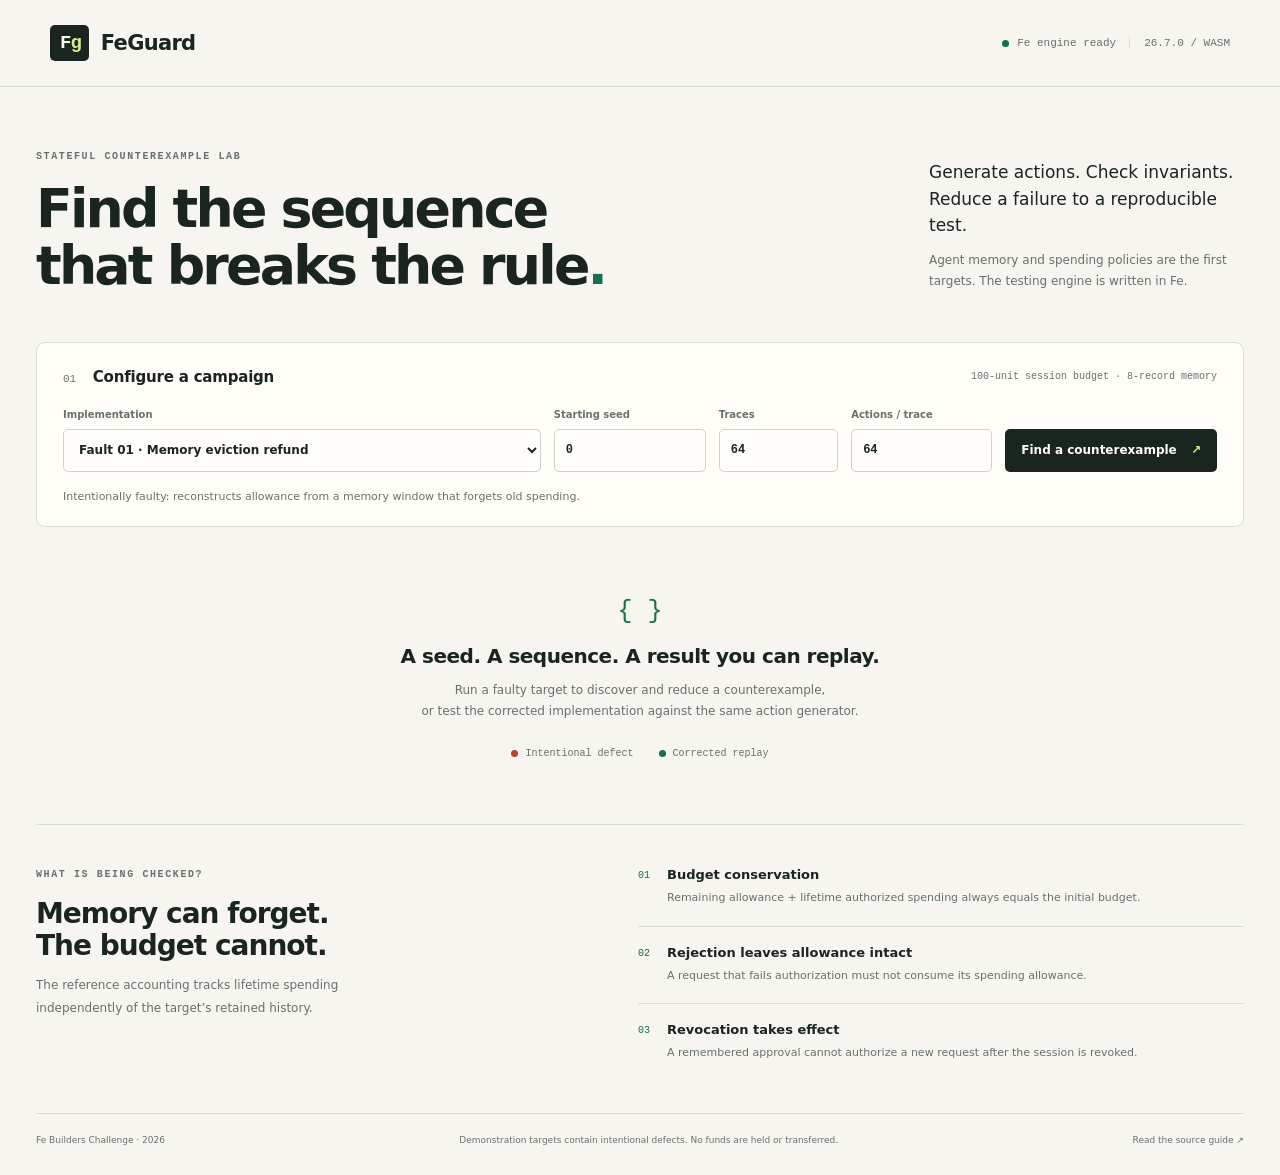
==== demo/index.html @ 54253dc3 "Add Fe stateful counterexample engine, reducer, and WASM demo" ====
<!doctype html>
<html lang="en">
<head>
  <meta charset="utf-8">
  <meta name="viewport" content="width=device-width, initial-scale=1">
  <title>FeGuard — Find the sequence</title>
  <link rel="stylesheet" href="./style.css">
</head>
<body>
  <header class="topbar">
    <a class="brand" href="./"><span class="mark">F<span>g</span></span> FeGuard</a>
    <div class="build"><span id="engine-dot" class="dot"></span><span id="engine-status">Loading Fe engine</span><span class="version">26.7.0 / WASM</span></div>
  </header>
  <main>
    <section class="intro">
      <div><p class="eyebrow">STATEFUL COUNTEREXAMPLE LAB</p><h1>Find the sequence<br>that breaks the rule<span>.</span></h1></div>
      <div class="intro-copy"><p>Generate actions. Check invariants.<br>Reduce a failure to a reproducible test.</p><p class="quiet">Agent memory and spending policies are the first targets. The testing engine is written in Fe.</p></div>
    </section>

    <section class="workbench" aria-labelledby="campaign-title">
      <div class="section-heading"><h2 id="campaign-title">01 <span>Configure a campaign</span></h2><span class="small-tag">100-unit session budget · 8-record memory</span></div>
      <form id="campaign-form">
        <label class="target-field">Implementation<select id="target" name="target"><option value="1">Fault 01 · Memory eviction refund</option><option value="2">Fault 02 · Rejected request debit</option><option value="3">Fault 03 · Stale permission replay</option><option value="0">Correct implementation</option></select></label>
        <label>Starting seed<input id="seed" name="seed" value="0" inputmode="numeric" pattern="[0-9]+" required></label>
        <label>Traces<input id="cases" name="cases" type="number" min="1" max="4096" value="64" required></label>
        <label>Actions / trace<input id="steps" name="steps" type="number" min="1" max="64" value="64" required></label>
        <button id="run" class="primary" type="submit" disabled>Find a counterexample <span>↗</span></button>
      </form>
      <p id="target-description" class="target-description">Intentionally faulty: reconstructs allowance from a memory window that forgets old spending.</p>
      <p id="error" class="error" role="alert" hidden></p>
    </section>

    <section id="empty" class="empty-state"><div class="empty-icon">{ }</div><h2>A seed. A sequence. A result you can replay.</h2><p>Run a faulty target to discover and reduce a counterexample,<br>or test the corrected implementation against the same action generator.</p><div class="legend"><span><i class="dot red"></i> Intentional defect</span><span><i class="dot green"></i> Corrected replay</span></div></section>

    <section id="results" aria-live="polite" hidden>
      <div class="result-title"><div><p class="eyebrow" id="result-kicker">COUNTEREXAMPLE FOUND</p><h2 id="result-title"></h2><p id="result-description"></p></div><span id="result-badge" class="result-badge">INVARIANT FAILED</span></div>
      <div id="metrics" class="metrics"></div>
      <div id="failure-panel" hidden>
        <div class="trace-heading"><h2>02 <span>Inspect the evidence</span></h2><div class="tabs" role="group" aria-label="Trace view"><button id="reduced-tab" type="button" aria-pressed="true">Reduced trace</button><button id="original-tab" type="button" aria-pressed="false">Failing trace</button></div></div>
        <div class="trace-layout"><div class="table-wrap"><table><thead><tr><th>#</th><th>Action</th><th>Input</th><th>Faulty<br>allowance</th><th>Correct<br>allowance</th><th>Result</th></tr></thead><tbody id="trace-rows"></tbody></table></div><aside class="evidence"><p class="eyebrow">REPRODUCTION</p><dl><dt>Failing seed</dt><dd id="failing-seed"></dd><dt>Invariant</dt><dd id="failure-class"></dd><dt>Reduction check</dt><dd id="minimal-status"></dd><dt>Corrected implementation</dt><dd id="fixed-status" class="positive"></dd></dl><p class="evidence-note">Every remaining action is necessary to preserve this failure class under single-action deletion. Global shortestness is not claimed.</p><button id="export-fe" type="button" class="outline">Export Fe regression <span>↓</span></button><button id="export-json" type="button" class="text-button">Download evidence JSON ↓</button></aside></div>
      </div>
      <div id="passing-panel" class="passing-panel" hidden><span class="pass-symbol">✓</span><div><h3>The campaign completed without an invariant violation.</h3><p>This result covers the displayed seeds and action bound. It is not a security proof.</p></div></div>
    </section>

    <section class="method"><div><p class="eyebrow">WHAT IS BEING CHECKED?</p><h2>Memory can forget.<br>The budget cannot.</h2><p>The reference accounting tracks lifetime spending independently of the target’s retained history.</p></div><div class="invariants"><article><span>01</span><div><h3>Budget conservation</h3><p>Remaining allowance + lifetime authorized spending always equals the initial budget.</p></div></article><article><span>02</span><div><h3>Rejection leaves allowance intact</h3><p>A request that fails authorization must not consume its spending allowance.</p></div></article><article><span>03</span><div><h3>Revocation takes effect</h3><p>A remembered approval cannot authorize a new request after the session is revoked.</p></div></article></div></section>
    <footer><p>Fe Builders Challenge · 2026</p><p>Demonstration targets contain intentional defects. No funds are held or transferred.</p><a href="../README.md">Read the source guide ↗</a></footer>
  </main>
  <script type="module" src="./app.mjs"></script>
</body>
</html>
---- demo/style.css ----
:root{color-scheme:light;--paper:#f6f5f0;--ink:#19251e;--muted:#68716a;--line:#d9ddd3;--green:#176f4e;--lime:#d9ed8b;--red:#b74132;--white:#fffef9;font-family:Inter,ui-sans-serif,system-ui,-apple-system,BlinkMacSystemFont,"Segoe UI",sans-serif}*{box-sizing:border-box}body{margin:0;background:var(--paper);color:var(--ink)}button,input,select{font:inherit}button,a,input,select{-webkit-tap-highlight-color:transparent}button{cursor:pointer}button:disabled{opacity:.5;cursor:wait}a{color:inherit}button:focus-visible,a:focus-visible,input:focus-visible,select:focus-visible{outline:3px solid #7ea54b;outline-offset:3px}[hidden]{display:none!important}.topbar{max-width:1400px;padding:25px 50px;margin:auto;display:flex;justify-content:space-between;align-items:center;border-bottom:1px solid var(--line)}.brand{font-size:21px;font-weight:750;text-decoration:none;display:flex;align-items:center;gap:12px;letter-spacing:-.7px}.mark{background:var(--ink);color:var(--paper);display:inline-block;font:700 19px ui-monospace,monospace;padding:7px 10px;border-radius:5px;letter-spacing:-3px}.mark span{color:var(--lime);padding-left:2px}.build{display:flex;align-items:center;gap:8px;font:11px ui-monospace,monospace;color:var(--muted)}.version{padding-left:14px;border-left:1px solid var(--line);margin-left:5px}.dot{display:inline-block;width:7px;height:7px;border-radius:50%;background:#b3b7ad;flex-shrink:0}.dot.green{background:var(--green)}.dot.red{background:var(--red)}main{max-width:1300px;padding:0 36px;margin:auto}.intro{display:flex;justify-content:space-between;align-items:flex-end;padding:62px 0 48px;gap:40px}.eyebrow{font:600 10px/1.6 ui-monospace,SFMono-Regular,Consolas,monospace;letter-spacing:1.6px;color:var(--muted);margin:0 0 15px}h1{font-size:clamp(36px,4.2vw,60px);letter-spacing:-2.8px;line-height:1.06;margin:0;font-weight:650}h1 span{color:var(--green)}.intro-copy{max-width:315px;padding-bottom:3px}.intro-copy>p:first-child{font-size:17px;line-height:1.55;margin:0 0 12px}.quiet{font-size:12px;line-height:1.7;color:var(--muted);margin:0}.workbench{border:1px solid var(--line);background:var(--white);border-radius:9px;padding:25px 26px 20px}.section-heading,.trace-heading{display:flex;justify-content:space-between;align-items:center;gap:20px}h2{margin:0;font-size:20px;letter-spacing:-.5px}.section-heading h2,.trace-heading h2{font:11px ui-monospace,monospace;color:var(--muted);letter-spacing:0}.section-heading h2 span,.trace-heading h2 span{font:600 15px ui-sans-serif,system-ui,sans-serif;color:var(--ink);padding-left:10px;letter-spacing:-.2px}.small-tag{font:10px ui-monospace,monospace;color:var(--muted)}form{display:grid;grid-template-columns:minmax(240px,2.2fr) minmax(80px,.7fr) minmax(65px,.55fr) minmax(80px,.65fr) auto;gap:13px;align-items:end;margin-top:23px}label{display:flex;flex-direction:column;gap:9px;font-size:10px;font-weight:650;color:var(--muted)}input,select{color:var(--ink);background:#fffefb;width:100%;border:1px solid #ccd3c9;border-radius:5px;height:43px;padding:0 11px;font-size:12px}input{font-family:ui-monospace,monospace}.primary{border:0;border-radius:5px;background:var(--ink);color:var(--white);height:43px;font-size:12px;font-weight:600;white-space:nowrap;padding:0 16px}.primary:hover{background:#2d4938}.primary span{padding-left:10px;color:var(--lime)}.target-description{font-size:11px;color:var(--muted);margin:16px 0 0;line-height:1.6}.error{font-size:12px;color:var(--red);margin-bottom:0}.empty-state{text-align:center;padding:70px 0 65px}.empty-icon{font:25px ui-monospace,monospace;color:var(--green);margin-bottom:18px}.empty-state h2{font-size:20px;letter-spacing:-.5px}.empty-state p{font-size:12px;line-height:1.8;color:var(--muted)}.legend{display:flex;justify-content:center;gap:25px;margin-top:25px;font:10px ui-monospace,monospace;color:var(--muted)}.legend span{display:flex;align-items:center;gap:7px}#results{padding:41px 0 46px}.result-title{display:flex;justify-content:space-between;align-items:center;gap:20px}.result-title .eyebrow{margin-bottom:9px;color:var(--red)}.result-title h2{font-size:27px;font-weight:650;letter-spacing:-1px}.result-title p:last-child{font-size:12px;color:var(--muted);margin:10px 0 0;line-height:1.7}.result-badge{border:1px solid #e5bfb8;background:#faeae5;color:var(--red);font:600 9px ui-monospace,monospace;letter-spacing:.6px;padding:8px 11px;border-radius:4px;white-space:nowrap}.result-badge.pass{border-color:#bdcfba;background:#e9f0e1;color:var(--green)}.metrics{display:grid;grid-template-columns:repeat(4,1fr);margin:25px 0 32px;border:1px solid var(--line);border-radius:7px;background:var(--white)}.metric{padding:20px 23px;border-right:1px solid var(--line)}.metric:last-child{border:0}.metric-label{font-size:10px;color:var(--muted);display:block;margin-bottom:10px}.metric-value{font-size:27px;letter-spacing:-1.3px;font-weight:620}.metric-value .unit{font-size:12px;color:var(--muted);letter-spacing:0;padding-left:4px;font-weight:400}.metric-value.positive{color:var(--green)}.trace-heading{margin-bottom:15px}.tabs{display:flex;gap:3px;background:#e7e9e1;padding:3px;border-radius:5px}.tabs button{border:0;background:transparent;color:var(--muted);padding:7px 12px;border-radius:3px;font-size:10px}.tabs button[aria-pressed=true]{background:var(--white);color:var(--ink);box-shadow:0 1px 3px #19251e15}.trace-layout{display:grid;grid-template-columns:minmax(0,1fr) 255px;gap:18px;align-items:start}.table-wrap{overflow:auto;border:1px solid var(--line);border-radius:6px;background:var(--white)}table{border-collapse:collapse;width:100%;min-width:530px;text-align:left;font-size:11px}th{padding:12px;color:var(--muted);font-size:9px;font-weight:500;background:#eeefe7;border-bottom:1px solid var(--line);line-height:1.5}td{padding:13px 12px;border-bottom:1px solid #e8eae1;white-space:nowrap}tr:last-child td{border-bottom:0}td:first-child{font:10px ui-monospace,monospace;color:#90978b;width:35px}.number{font-family:ui-monospace,monospace}.failure-row{background:#faeae5}.failure-row .bad-number{color:var(--red);font-weight:700}.action-name{font-weight:550}.result-cell{font-size:9px;color:var(--muted)}.failure-row .result-cell{color:var(--red);font-weight:650}.evidence{border:1px solid var(--line);border-radius:6px;padding:19px;background:#eef0e6}.evidence .eyebrow{margin-bottom:17px}dl{margin:0}dt{font-size:10px;color:var(--muted);margin-top:14px}dt:first-child{margin-top:0}dd{margin:5px 0 0;font-size:12px;font-weight:550;line-height:1.6;overflow-wrap:anywhere}.positive{color:var(--green)}.evidence-note{font-size:10px;line-height:1.8;color:var(--muted);margin:18px 0}.outline{border:1px solid #b9c4b0;border-radius:4px;background:transparent;color:var(--ink);width:100%;font-size:11px;padding:10px;display:flex;justify-content:space-between}.outline:hover{background:#e0e6d7}.text-button{border:0;background:transparent;color:var(--muted);width:100%;font-size:10px;margin-top:12px;padding:2px}.passing-panel{border:1px solid #c6d8bb;background:#eaf1e2;padding:23px;display:flex;gap:17px;border-radius:7px}.pass-symbol{font-size:24px;color:var(--green)}.passing-panel h3{font-size:15px;margin:0 0 7px}.passing-panel p{font-size:12px;color:var(--muted);margin:0;line-height:1.7}.method{border-top:1px solid var(--line);padding:42px 0 50px;display:grid;grid-template-columns:1fr 1.15fr;gap:75px}.method h2{font-size:28px;font-weight:600;line-height:1.15;letter-spacing:-1px}.method>div>p:last-child{color:var(--muted);font-size:12px;line-height:1.9;max-width:340px}.invariants article{display:flex;gap:17px;padding:0 0 18px;margin-bottom:18px;border-bottom:1px solid var(--line)}.invariants article:last-child{margin:0;padding:0;border:0}.invariants article>span{font:10px ui-monospace,monospace;color:var(--green);padding-top:3px}.invariants h3{font-size:13px;font-weight:600;margin:0 0 6px}.invariants p{font-size:11px;line-height:1.8;color:var(--muted);margin:0}footer{border-top:1px solid var(--line);display:flex;justify-content:space-between;gap:25px;padding:21px 0 30px;font-size:9px;color:var(--muted)}footer p{margin:0}footer a{white-space:nowrap;text-decoration:none}@media(min-width:1400px){main{padding:0 20px}}@media(max-width:1050px){form{grid-template-columns:minmax(220px,2fr) repeat(3,1fr)}.primary{grid-column:1/-1}.intro{padding-top:45px}.intro-copy{max-width:270px}.trace-layout{grid-template-columns:minmax(0,1fr) 215px}.metric{padding:18px}.small-tag{font-size:9px}.method{gap:40px}.topbar{padding-left:36px;padding-right:36px}}@media(max-width:720px){main{padding:0 18px}.topbar{padding:19px 18px}.version{display:none}.build{font-size:9px}.intro{display:block;padding:35px 0}.intro-copy{max-width:none;margin-top:24px}.intro-copy>p:first-child{font-size:15px}.intro-copy>p:first-child br{display:none}h1{font-size:44px;letter-spacing:-2px}.section-heading{display:block}.small-tag{display:block;margin-top:12px}.workbench{padding:20px 17px}.target-field{grid-column:1/-1}form{grid-template-columns:repeat(3,minmax(0,1fr));gap:14px;margin-top:20px}.primary{width:100%}.trace-layout{grid-template-columns:1fr}.evidence{display:block}.metrics{grid-template-columns:1fr 1fr}.metric:nth-child(2){border-right:0}.metric:nth-child(-n+2){border-bottom:1px solid var(--line)}.metric-value{font-size:24px}.result-title{display:block}.result-title h2{font-size:24px}.result-badge{display:inline-block;margin-top:15px}.trace-heading{align-items:flex-start;gap:15px;flex-direction:column}.method{grid-template-columns:1fr;gap:25px;padding:30px 0}.method>div>p:last-child{max-width:none}.empty-state{padding:45px 5px}.empty-state p br{display:none}.empty-state h2{font-size:19px}.legend{gap:14px;font-size:9px}footer{flex-wrap:wrap;font-size:9px;line-height:1.7}footer p:nth-child(2){order:3;width:100%}}
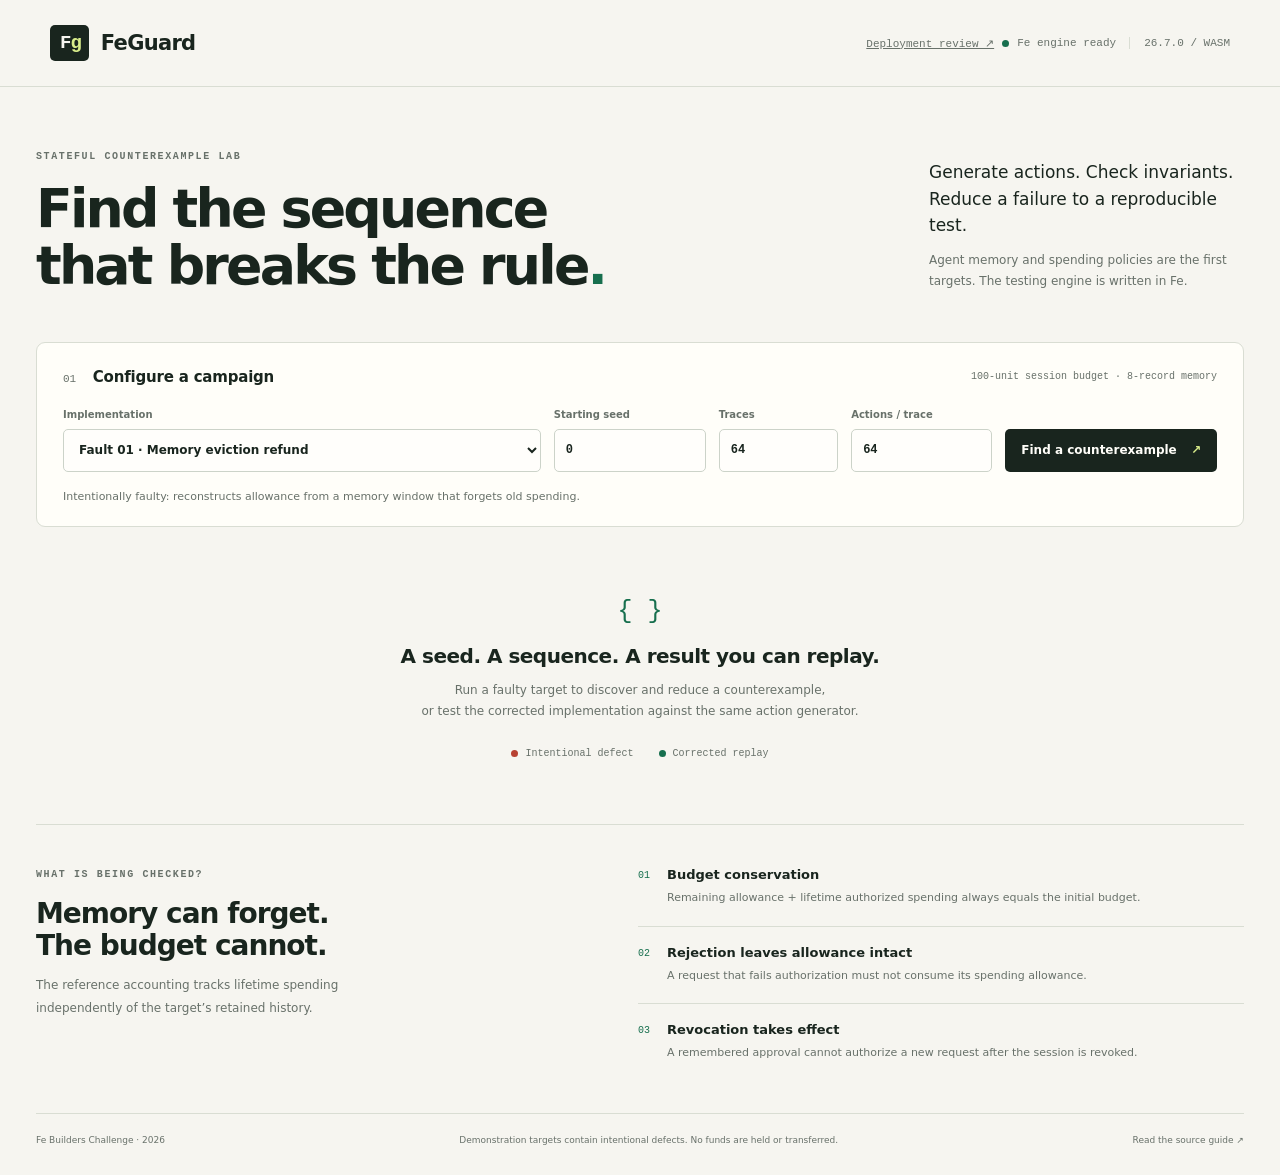
==== commit bd448713: "Add read-only deployment policy inspector and public evidence" ====
--- a/demo/index.html
+++ b/demo/index.html
@@ -9,7 +9,7 @@
 <body>
   <header class="topbar">
     <a class="brand" href="./"><span class="mark">F<span>g</span></span> FeGuard</a>
-    <div class="build"><span id="engine-dot" class="dot"></span><span id="engine-status">Loading Fe engine</span><span class="version">26.7.0 / WASM</span></div>
+    <div class="build"><a href="../inspection/">Deployment review ↗</a><span id="engine-dot" class="dot"></span><span id="engine-status">Loading Fe engine</span><span class="version">26.7.0 / WASM</span></div>
   </header>
   <main>
     <section class="intro">
